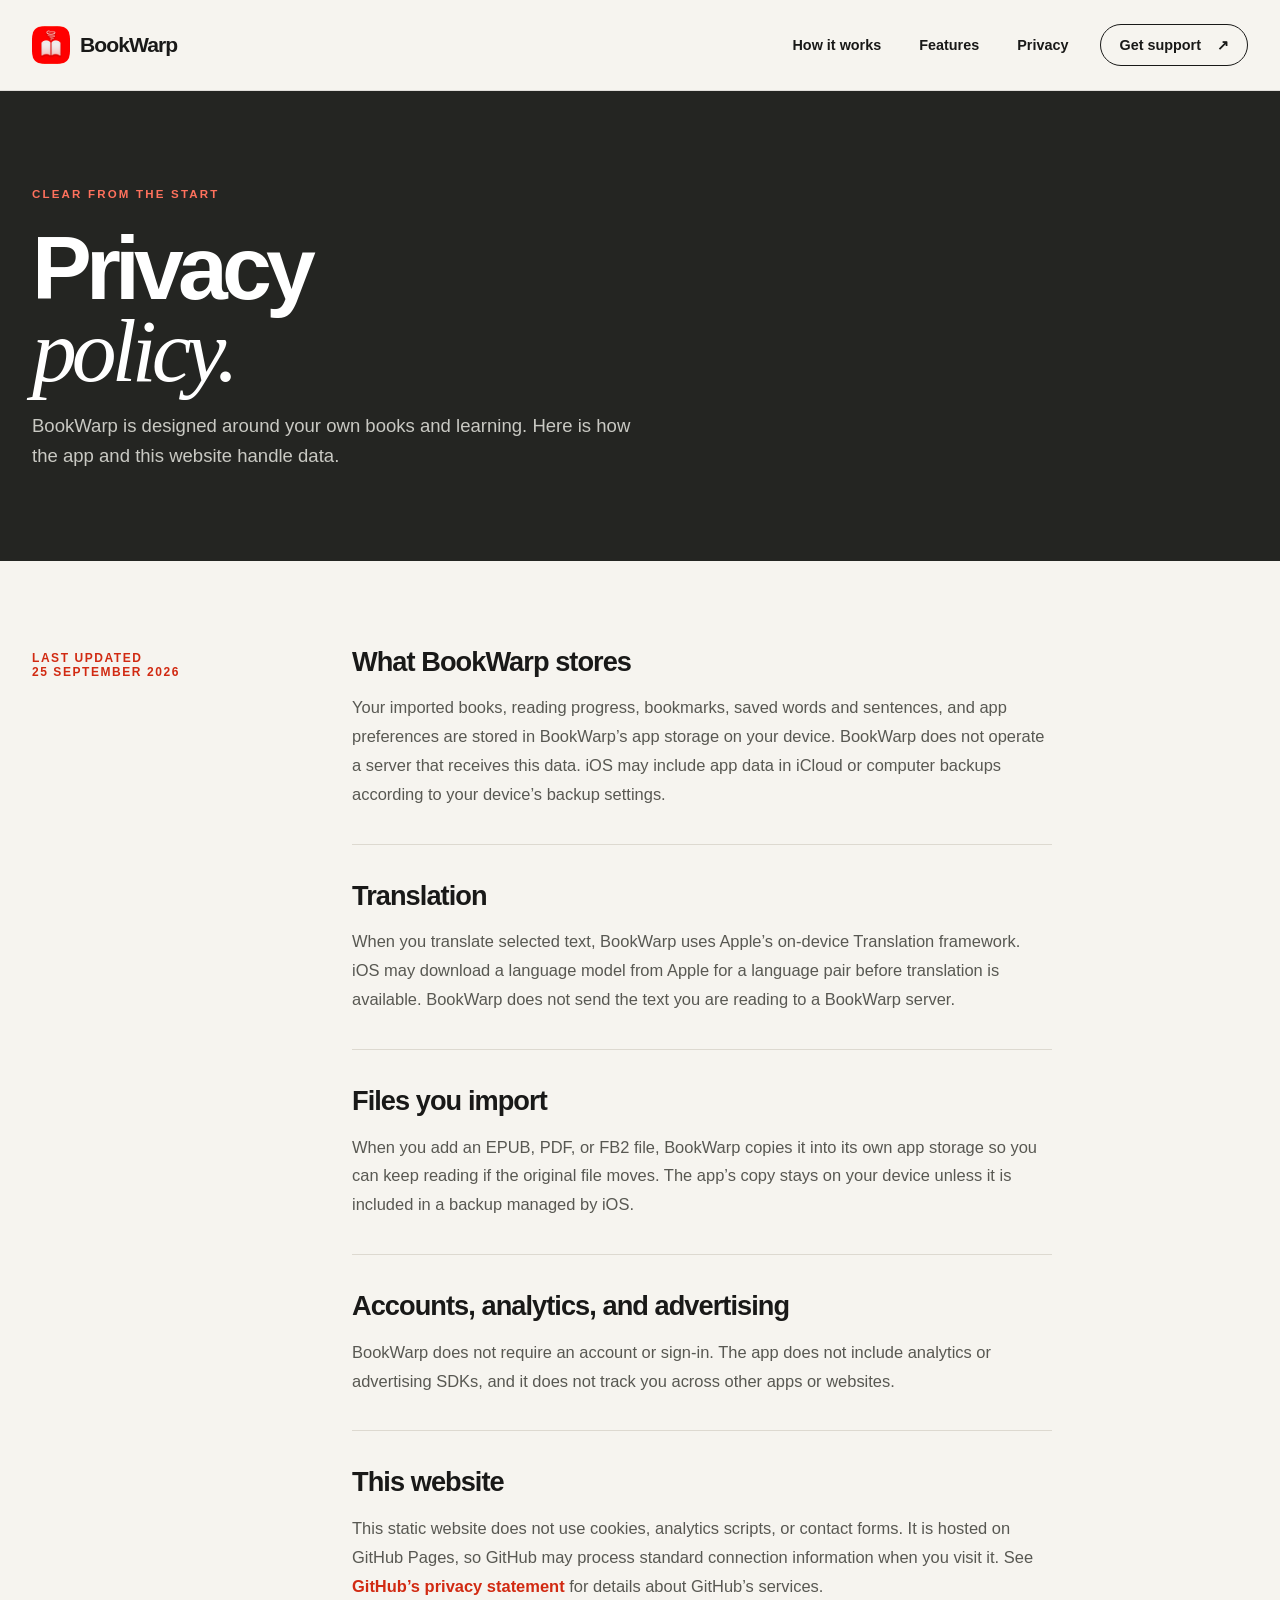
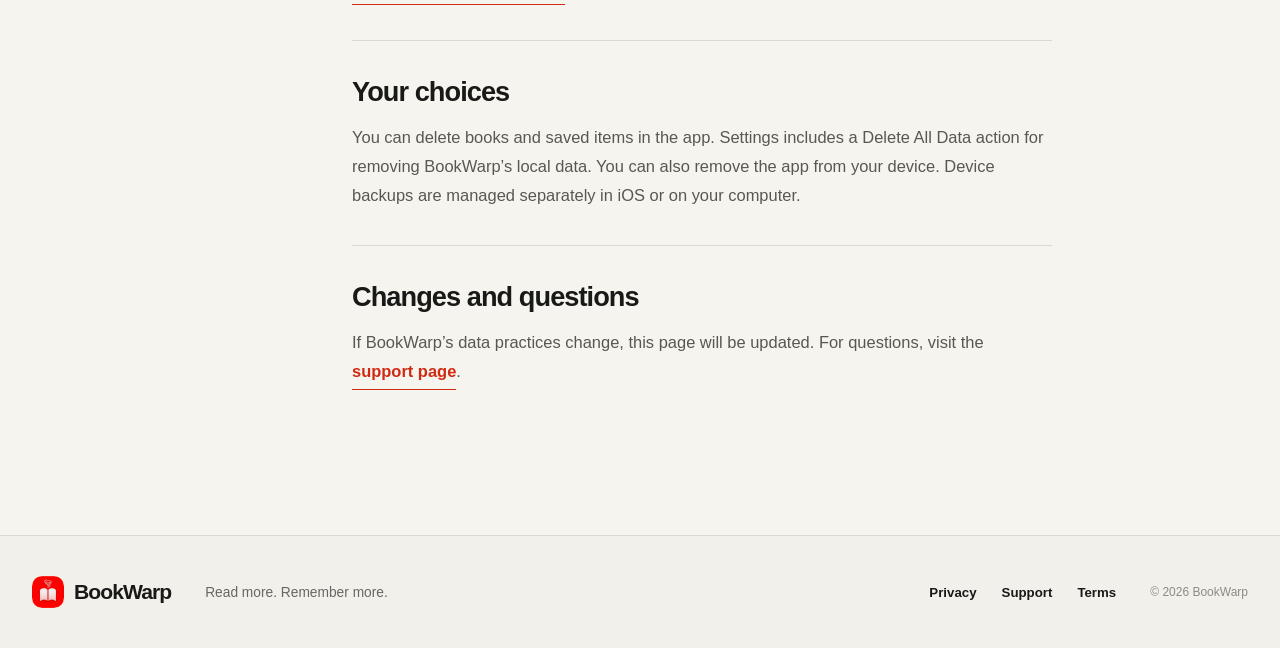
==== docs/privacy.html @ 00b3d5ed "feat: add BookWarp marketing website" ====
<!doctype html>
<html lang="en">
<head>
  <meta charset="utf-8"><meta name="viewport" content="width=device-width, initial-scale=1"><meta name="theme-color" content="#242522">
  <meta name="description" content="How BookWarp handles your books, reading progress, saved words, and translations.">
  <link rel="icon" type="image/png" href="assets/bookwarp-icon.png"><link rel="stylesheet" href="styles.css"><title>Privacy Policy — BookWarp</title>
</head>
<body>
  <a class="skip-link" href="#main">Skip to content</a>
  <header class="site-header"><div class="shell nav-wrap"><a class="brand" href="./" aria-label="BookWarp home"><img src="assets/bookwarp-icon.png" width="38" height="38" alt=""><span>BookWarp</span></a><nav aria-label="Main navigation"><a href="./#how-it-works">How it works</a><a href="./#features">Features</a><a href="privacy.html" aria-current="page">Privacy</a></nav><a class="nav-support" href="support.html">Get support <span aria-hidden="true">↗</span></a></div></header>
  <main id="main" class="legal-main">
    <div class="legal-hero"><div class="shell"><p class="eyebrow">CLEAR FROM THE START</p><h1>Privacy<br><em>policy.</em></h1><p>BookWarp is designed around your own books and learning. Here is how the app and this website handle data.</p></div></div>
    <div class="shell legal-content"><aside class="legal-aside">Last updated<br>25 September 2026</aside><article class="legal-article">
      <section><h2>What BookWarp stores</h2><p>Your imported books, reading progress, bookmarks, saved words and sentences, and app preferences are stored in BookWarp’s app storage on your device. BookWarp does not operate a server that receives this data. iOS may include app data in iCloud or computer backups according to your device’s backup settings.</p></section>
      <section><h2>Translation</h2><p>When you translate selected text, BookWarp uses Apple’s on-device Translation framework. iOS may download a language model from Apple for a language pair before translation is available. BookWarp does not send the text you are reading to a BookWarp server.</p></section>
      <section><h2>Files you import</h2><p>When you add an EPUB, PDF, or FB2 file, BookWarp copies it into its own app storage so you can keep reading if the original file moves. The app’s copy stays on your device unless it is included in a backup managed by iOS.</p></section>
      <section><h2>Accounts, analytics, and advertising</h2><p>BookWarp does not require an account or sign-in. The app does not include analytics or advertising SDKs, and it does not track you across other apps or websites.</p></section>
      <section><h2>This website</h2><p>This static website does not use cookies, analytics scripts, or contact forms. It is hosted on GitHub Pages, so GitHub may process standard connection information when you visit it. See <a class="support-link" href="https://docs.github.com/en/site-policy/privacy-policies/github-general-privacy-statement">GitHub’s privacy statement</a> for details about GitHub’s services.</p></section>
      <section><h2>Your choices</h2><p>You can delete books and saved items in the app. Settings includes a Delete All Data action for removing BookWarp’s local data. You can also remove the app from your device. Device backups are managed separately in iOS or on your computer.</p></section>
      <section><h2>Changes and questions</h2><p>If BookWarp’s data practices change, this page will be updated. For questions, visit the <a class="support-link" href="support.html">support page</a>.</p></section>
    </article></div>
  </main>
  <footer class="site-footer"><div class="shell footer-inner"><a class="brand" href="./"><img src="assets/bookwarp-icon.png" width="32" height="32" alt=""><span>BookWarp</span></a><p>Read more. Remember more.</p><nav aria-label="Footer navigation"><a href="privacy.html">Privacy</a><a href="support.html">Support</a><a href="terms.html">Terms</a></nav><small>© 2026 BookWarp</small></div></footer>
</body>
</html>
---- docs/styles.css ----
:root{--ink:#191918;--muted:#666662;--paper:#f6f4ef;--white:#fff;--line:#ddd9d0;--red:#d12a12;--red-dark:#a92310;--charcoal:#191919;--radius:24px}
*{box-sizing:border-box}
html{scroll-behavior:smooth}
body{margin:0;background:var(--paper);color:var(--ink);font-family:-apple-system,BlinkMacSystemFont,"Segoe UI",Arial,sans-serif;-webkit-font-smoothing:antialiased}
img{display:block;max-width:100%}
a{color:inherit;text-decoration:none}
button,a{-webkit-tap-highlight-color:transparent}
a:focus-visible{outline:3px solid var(--red);outline-offset:5px}
h1,h2,h3,p{margin-top:0}
h1,h2{letter-spacing:-.065em}
h1 em,h2 em{font-family:Georgia,"Times New Roman",serif;font-weight:400;letter-spacing:-.055em}
h1{font-size:clamp(4.5rem,7.8vw,8.5rem);line-height:.91;margin-bottom:34px;font-weight:760}
h2{font-size:clamp(3.2rem,5.3vw,6rem);line-height:1.02;font-weight:720;margin-bottom:0}
h3{letter-spacing:-.035em}
.shell{width:min(100% - 64px,1240px);margin-inline:auto}
.skip-link{position:absolute;left:15px;top:-80px;z-index:100;background:#fff;padding:12px}
.skip-link:focus{top:12px}
.site-header{position:relative;z-index:20;border-bottom:1px solid rgba(25,25,24,.1);background:var(--paper)}
.nav-wrap{min-height:90px;display:flex;align-items:center;justify-content:space-between;gap:32px}
.brand{display:inline-flex;align-items:center;gap:10px;font-size:1.32rem;font-weight:780;letter-spacing:-.045em;white-space:nowrap}
.brand img{border-radius:10px}
.site-header nav{display:flex;align-items:center;gap:38px;margin-left:auto}
.site-header nav a,.nav-support{font-size:.9rem;font-weight:650}
.site-header nav a:hover,.nav-support:hover,.site-footer a:hover{color:var(--red)}
.nav-support{border:1px solid var(--ink);border-radius:100px;padding:12px 18px;white-space:nowrap}
.nav-support span{margin-left:12px}
.hero{overflow:hidden;min-height:700px;background:radial-gradient(circle at 78% 44%,#fde4d5 0%,rgba(253,228,213,0) 32%),var(--paper)}
.hero-grid{display:grid;grid-template-columns:1.03fr .97fr;min-height:700px;align-items:center;gap:10px}
.hero-copy{position:relative;z-index:2;padding:75px 0}
.eyebrow{font-size:.72rem;font-weight:800;letter-spacing:.19em;line-height:1.5;text-transform:uppercase;color:var(--red);margin-bottom:25px}
.eyebrow-dot,.availability-dot{display:inline-block;width:7px;height:7px;border-radius:50%;background:var(--red);margin-right:9px;vertical-align:2px}
.hero-lead{font-size:clamp(1.1rem,1.6vw,1.35rem);line-height:1.65;max-width:555px;color:#595955;margin-bottom:30px}
.hero-actions{display:flex;align-items:center;gap:30px;flex-wrap:wrap}
.button{display:inline-flex;align-items:center;justify-content:center;gap:24px;border-radius:100px;padding:17px 25px;font-weight:740;font-size:.95rem;transition:transform .2s,background-color .2s}
.button:hover{transform:translateY(-3px)}
.button-primary{background:var(--red);color:#fff}
.button-primary:hover{background:var(--red-dark)}
.button-dark{background:var(--ink);color:#fff}
.text-link{font-size:.94rem;font-weight:750;border-bottom:1px solid currentColor;padding-bottom:5px}
.text-link span{margin-left:16px}
.text-link:hover{color:var(--red)}
.availability{font-size:.82rem;color:#7d7c78;margin:28px 0 0}
.availability-dot{background:#91a486;width:6px;height:6px;margin-right:7px}
.hero-art{position:relative;height:690px;min-width:0}
.hero-orbit{position:absolute;border:1px solid rgba(240,51,23,.17);border-radius:50%;left:45%;top:49%;transform:translate(-50%,-50%)}
.orbit-one{width:570px;height:570px}
.orbit-two{width:760px;height:760px}
.phone{position:absolute;border:8px solid #202020;border-radius:43px;overflow:hidden;background:#090909;box-shadow:0 35px 70px rgba(40,28,20,.24);line-height:0}
.phone img{width:100%;height:auto}
.phone-front{width:265px;left:18%;top:53px;transform:rotate(-8deg);z-index:2}
.phone-back{width:230px;right:8%;top:110px;transform:rotate(10deg);z-index:1}
.floating-note{position:absolute;z-index:3;right:0;bottom:94px;display:flex;align-items:center;gap:14px;padding:17px 21px;border:1px solid #e6dfd6;border-radius:18px;background:#fff;box-shadow:0 16px 45px rgba(56,42,35,.13);font-size:.83rem;color:#73716b;line-height:1.5}
.floating-note strong{font-size:.98rem;color:var(--ink)}
.note-icon{display:grid;place-items:center;width:41px;height:41px;background:#ffede8;border-radius:12px;color:var(--red);font-size:1.2rem}
.feature-strip{background:#1d1d1b;color:#fff}
.strip-grid{display:grid;grid-template-columns:repeat(3,1fr)}
.strip-grid>div{display:grid;grid-template-columns:42px 1fr;column-gap:15px;align-content:center;min-height:128px;padding:22px 34px;border-right:1px solid #3a3a37}
.strip-grid>div:first-child{padding-left:0}
.strip-grid>div:last-child{border:0}
.strip-number{grid-row:span 2;color:#ff553c;font-size:.76rem;font-weight:800;padding-top:4px}
.strip-grid strong{font-size:.95rem}
.strip-grid div>span:last-child{font-size:.82rem;color:#a8a8a3;margin-top:7px}
.section{padding:130px 0}
.section-heading{margin-bottom:70px}
.split-heading{display:flex;justify-content:space-between;gap:60px;align-items:end}
.split-heading>p{max-width:290px;margin:0 5% 8px 0;color:var(--muted);font-size:1.05rem;line-height:1.6}
.steps{display:grid;grid-template-columns:repeat(3,1fr);border-top:1px solid var(--line)}
.step{padding:36px 45px 12px 0;margin-right:45px;border-right:1px solid var(--line)}
.step:last-child{border-right:0;margin-right:0}
.step-index{font-size:.75rem;color:var(--red);font-weight:780;letter-spacing:.11em}
.step-symbol{display:grid;place-items:center;width:64px;height:64px;margin:32px 0;background:#fce5de;color:var(--red);border-radius:20px;font-size:2rem;font-weight:400}
.step h3{font-size:1.62rem;line-height:1.2;margin-bottom:13px}
.step p{font-size:.96rem;line-height:1.7;color:var(--muted);max-width:315px}
.showcase-section{background:#eae8e2;overflow:hidden}
.centered{text-align:center}
.showcase-grid{display:grid;grid-template-columns:1.08fr .92fr;gap:20px}
.showcase-card{position:relative;overflow:hidden;min-height:570px;border-radius:32px}
.showcase-copy{position:relative;z-index:2;padding:47px}
.card-kicker{font-size:.72rem;font-weight:850;letter-spacing:.16em}
.showcase-copy h3{font-size:clamp(2rem,3vw,3.4rem);line-height:1.04;margin:20px 0 16px}
.showcase-copy p{max-width:350px;line-height:1.6;font-size:1rem}
.showcase-library{background:#f9f8f5}
.showcase-library .card-kicker{color:var(--red)}
.showcase-library p{color:var(--muted)}
.showcase-phone{position:absolute;width:235px;right:45px;top:255px;border:6px solid #262626;border-radius:34px;overflow:hidden;box-shadow:0 22px 46px rgba(0,0,0,.25);line-height:0}
.showcase-phone img{width:100%;height:auto}
.showcase-library .showcase-phone{width:260px;right:30px;top:255px;border-color:#eee;box-shadow:0 20px 40px rgba(0,0,0,.14)}
.showcase-reader{background:#191919;color:#fff}
.showcase-reader .card-kicker{color:#ff644c}
.showcase-reader p{color:#b7b6b2}
.showcase-learn{grid-column:1/-1;min-height:440px;background:var(--red);color:#fff}
.showcase-learn .showcase-copy{padding:55px;width:47%}
.showcase-learn .showcase-copy p{color:#ffe1d9}
.learn-preview{position:absolute;right:7%;top:50px;width:39%;padding:30px;border-radius:24px;background:#fff;color:var(--ink);box-shadow:0 24px 45px rgba(128,29,10,.22);transform:rotate(3deg);display:flex;flex-direction:column}
.preview-label{font-size:.66rem;font-weight:850;letter-spacing:.14em;color:var(--red);display:flex;justify-content:space-between}
.preview-word{font-size:3rem;font-weight:750;letter-spacing:-.045em;margin-top:28px}
.preview-meaning{font-family:Georgia,serif;font-size:1.5rem;font-style:italic;color:#777;margin:2px 0 23px}
.preview-context{background:#f5f3ef;padding:15px;border-radius:13px;color:#777;font-size:.9rem}
.preview-bottom{display:flex;justify-content:space-between;align-items:center;border-top:1px solid #e6e3dc;margin-top:27px;padding-top:19px;color:#999;font-size:.8rem}
.preview-spark{font-size:1.5rem;color:var(--red)}
.privacy-band{padding:116px 0;background:#242522;color:#fff}
.privacy-grid{display:grid;grid-template-columns:1.1fr .9fr;gap:100px;align-items:end}
.privacy-band h2{margin:0}
.privacy-band .eyebrow{color:#ff6a55}
.privacy-band p:not(.eyebrow){max-width:440px;color:#c8c8c1;font-size:1.15rem;line-height:1.7;margin-bottom:27px}
.light-link{color:#fff}
.closing{padding:110px 0 120px;text-align:center;background:radial-gradient(circle at 50% 65%,#ffe0d2,var(--paper) 48%)}
.closing-inner{display:flex;align-items:center;flex-direction:column}
.closing img{border-radius:16px;margin-bottom:30px}
.closing .eyebrow{margin-bottom:17px}
.closing h2{margin-bottom:20px}
.closing p:not(.eyebrow){color:var(--muted);font-size:1.1rem}
.closing .button{margin-top:18px}
.site-footer{border-top:1px solid var(--line);background:#f2f0eb}
.footer-inner{display:flex;align-items:center;gap:34px;min-height:112px}
.footer-inner p{margin:0;color:var(--muted);font-size:.86rem}
.footer-inner nav{display:flex;gap:25px;margin-left:auto;font-size:.83rem;font-weight:650}
.footer-inner small{font-size:.75rem;color:#8d8b85}
.legal-main{min-height:calc(100vh - 202px)}
.legal-hero{background:#242522;color:#fff;padding:95px 0 90px}
.legal-hero .eyebrow{color:#ff715d}
.legal-hero h1{font-size:clamp(3.8rem,7vw,7rem);margin-bottom:20px}
.legal-hero p:last-child{max-width:600px;color:#c9c9c3;font-size:1.16rem;line-height:1.6;margin-bottom:0}
.legal-content{display:grid;grid-template-columns:230px minmax(0,700px);gap:90px;padding-top:85px;padding-bottom:110px}
.legal-aside{font-size:.75rem;font-weight:750;letter-spacing:.13em;color:var(--red);text-transform:uppercase;padding-top:5px}
.legal-article section{padding-bottom:35px;margin-bottom:35px;border-bottom:1px solid var(--line)}
.legal-article section:last-child{border-bottom:0;margin-bottom:0}
.legal-article h2{font-size:1.7rem;letter-spacing:-.035em;line-height:1.2;margin-bottom:15px}
.legal-article p,.legal-article li{color:#585852;line-height:1.75;font-size:1.03rem}
.legal-article p:last-child{margin-bottom:0}
.legal-article ul{padding-left:22px;margin-bottom:0}
.legal-callout{padding:24px;border-radius:18px;background:#fff;border:1px solid var(--line)}
.legal-callout strong{display:block;margin-bottom:8px}
.legal-callout a{color:var(--red);text-decoration:underline;text-underline-offset:3px}
.placeholder{display:inline-block;padding:8px 12px;border:1px dashed #eea491;border-radius:8px;background:#fff1eb;color:#a93421;font-family:ui-monospace,SFMono-Regular,Menlo,monospace;font-size:.9rem}
.faq-list details{border-bottom:1px solid var(--line);padding:20px 0}
.faq-list summary{font-weight:720;cursor:pointer;list-style:none;display:flex;justify-content:space-between;gap:15px}
.faq-list summary::-webkit-details-marker{display:none}
.faq-list summary:after{content:'+';color:var(--red);font-size:1.25rem}
.faq-list details[open] summary:after{content:'−'}
.faq-list details p{margin:16px 25px 0 0}
.support-link{display:inline-block;color:var(--red);font-weight:750;border-bottom:1px solid var(--red);padding-bottom:3px}
@media(max-width:1050px){.hero-grid{grid-template-columns:1fr 1fr}
.hero h1{font-size:clamp(4.2rem,7vw,6.2rem)}
.hero-art{height:620px}
.phone-front{left:2%}
.phone-back{right:0}
.floating-note{right:-10px}
.showcase-library .showcase-phone{right:10px}
.showcase-copy{padding:36px}
.showcase-card{min-height:530px}
.showcase-phone,.showcase-library .showcase-phone{top:300px}
.showcase-learn{min-height:420px}
.showcase-learn .showcase-copy{padding:42px}
.step{margin-right:20px;padding-right:20px}
.privacy-grid{gap:50px}
}
@media(max-width:760px){.shell{width:min(100% - 38px,560px)}
.nav-wrap{min-height:75px;gap:12px}
.brand{font-size:1.18rem}
.brand img{width:33px;height:33px}
.site-header nav{gap:17px}
.site-header nav a{font-size:.79rem}
.site-header nav a:first-child,.nav-support{display:none}
.hero{min-height:auto}
.hero-grid{display:flex;flex-direction:column;gap:0}
.hero-copy{padding:70px 0 22px;align-self:stretch}
.hero h1{font-size:clamp(4rem,11vw,6rem)}
.hero-lead{font-size:1.08rem}
.hero-art{height:495px;width:100%}
.phone-front{width:205px;left:12%;top:27px}
.phone-back{width:174px;right:9%;top:73px}
.hero-orbit{left:50%;top:45%}
.orbit-one{width:420px;height:420px}
.orbit-two{width:600px;height:600px}
.floating-note{right:0;bottom:18px;padding:11px 14px}
.strip-grid{grid-template-columns:1fr}
.strip-grid>div{min-height:76px;padding:16px 0;border-right:0;border-bottom:1px solid #3a3a37}
.strip-grid>div:last-child{border:0}
.section{padding:85px 0}
.section-heading{margin-bottom:40px}
.split-heading{display:block}
.split-heading>p{margin:25px 0 0}
.steps{grid-template-columns:1fr}
.step{margin:0;padding:25px 0;border-right:0;border-bottom:1px solid var(--line)}
.step:last-child{border:0}
.step-symbol{margin:20px 0}
.step p{max-width:none}
.showcase-grid{grid-template-columns:1fr}
.showcase-card{min-height:530px}
.showcase-phone,.showcase-library .showcase-phone{top:300px}
.showcase-learn{grid-column:auto;min-height:565px}
.showcase-learn .showcase-copy{width:auto}
.learn-preview{width:76%;right:12%;top:275px}
.privacy-band{padding:85px 0}
.privacy-grid{grid-template-columns:1fr;gap:32px}
.closing{padding:85px 0}
.footer-inner{flex-wrap:wrap;gap:17px;padding:28px 0}
.footer-inner p{width:100%;order:2}
.footer-inner nav{margin-left:auto}
.footer-inner small{width:100%;order:3}
.legal-hero{padding:70px 0}
.legal-content{grid-template-columns:1fr;gap:24px;padding-top:55px;padding-bottom:70px}
}
@media(max-width:420px){.site-header nav a:nth-child(2){display:none}
.hero h1{font-size:3.7rem}
.hero-actions{gap:21px}
.hero-art{height:430px}
.phone-front{width:183px;left:4%}
.phone-back{width:157px;right:2%}
.floating-note{bottom:5px}
.showcase-card{min-height:535px}
.showcase-library .showcase-phone{width:230px;right:0;top:320px}
.showcase-reader .showcase-phone{width:215px;right:15px;top:320px}
.learn-preview{width:86%;right:7%}
}
@media(prefers-reduced-motion:reduce){html{scroll-behavior:auto}
.button{transition:none}
}
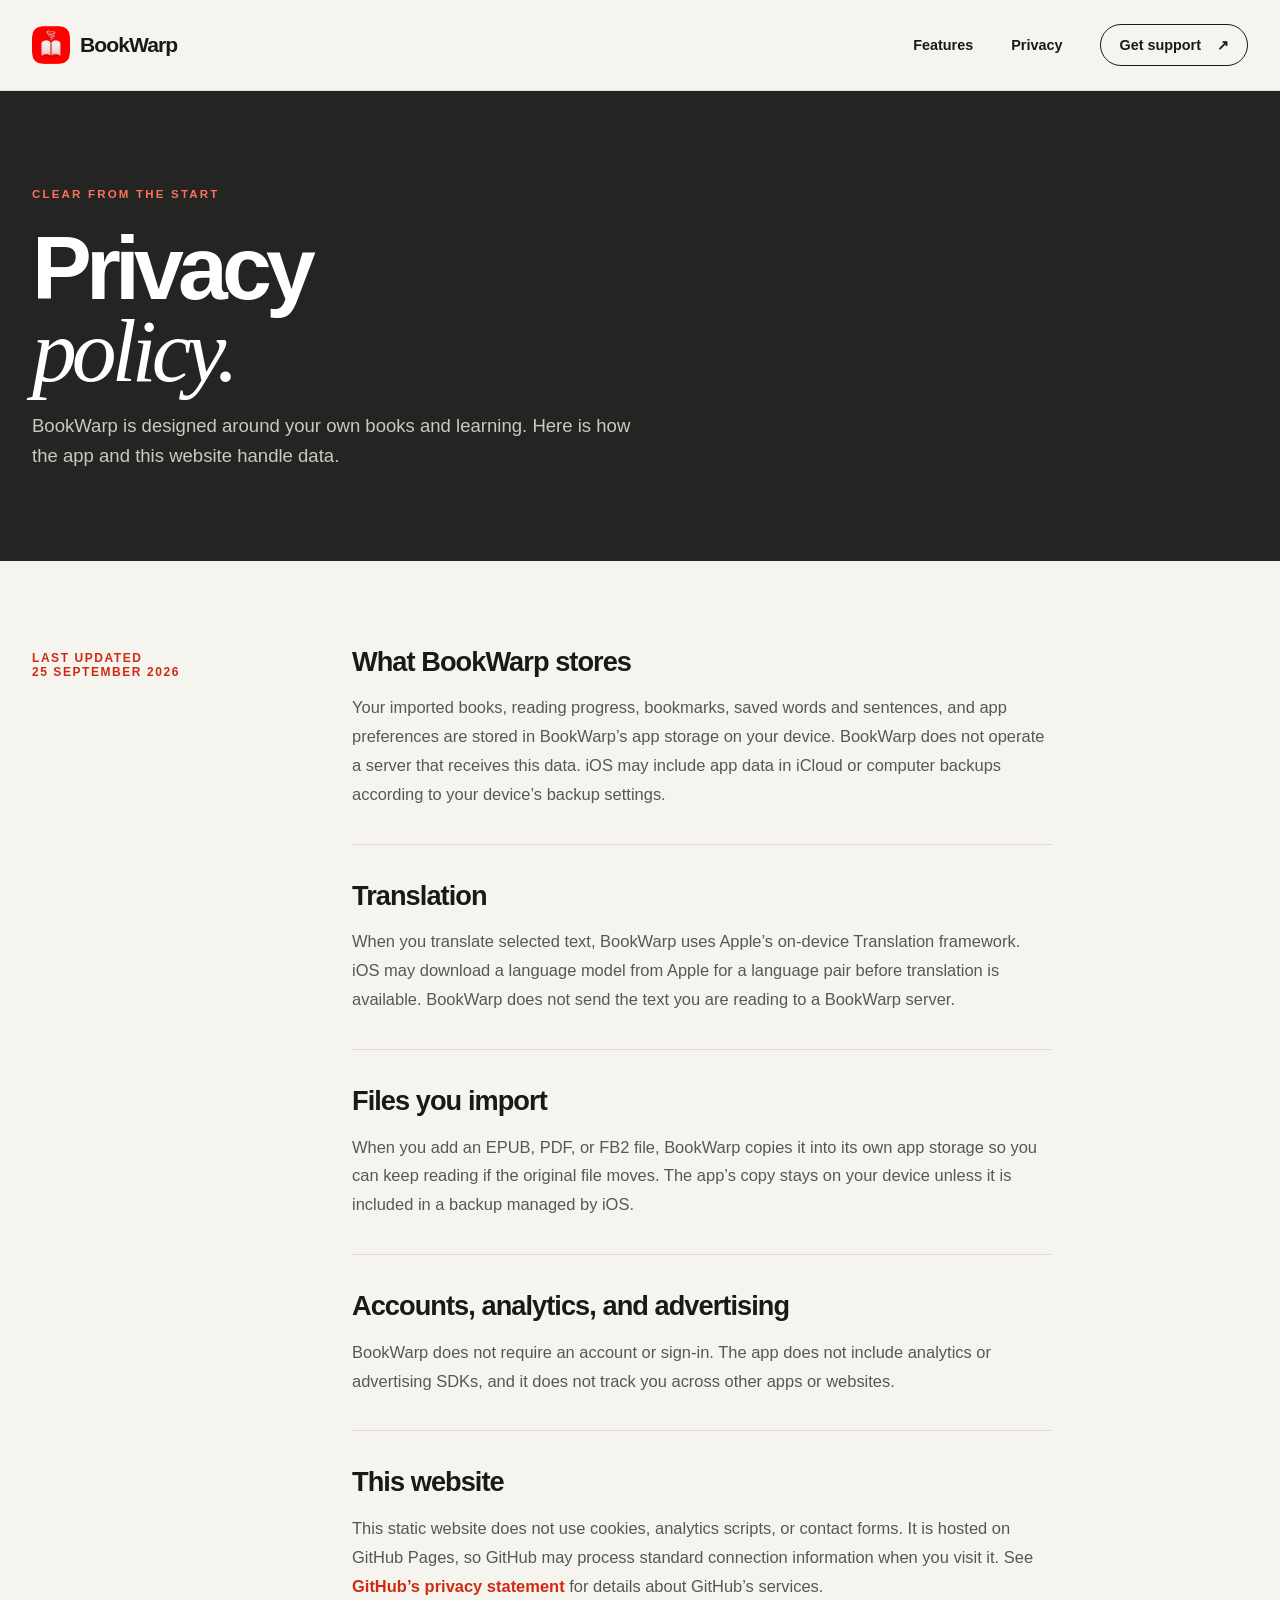
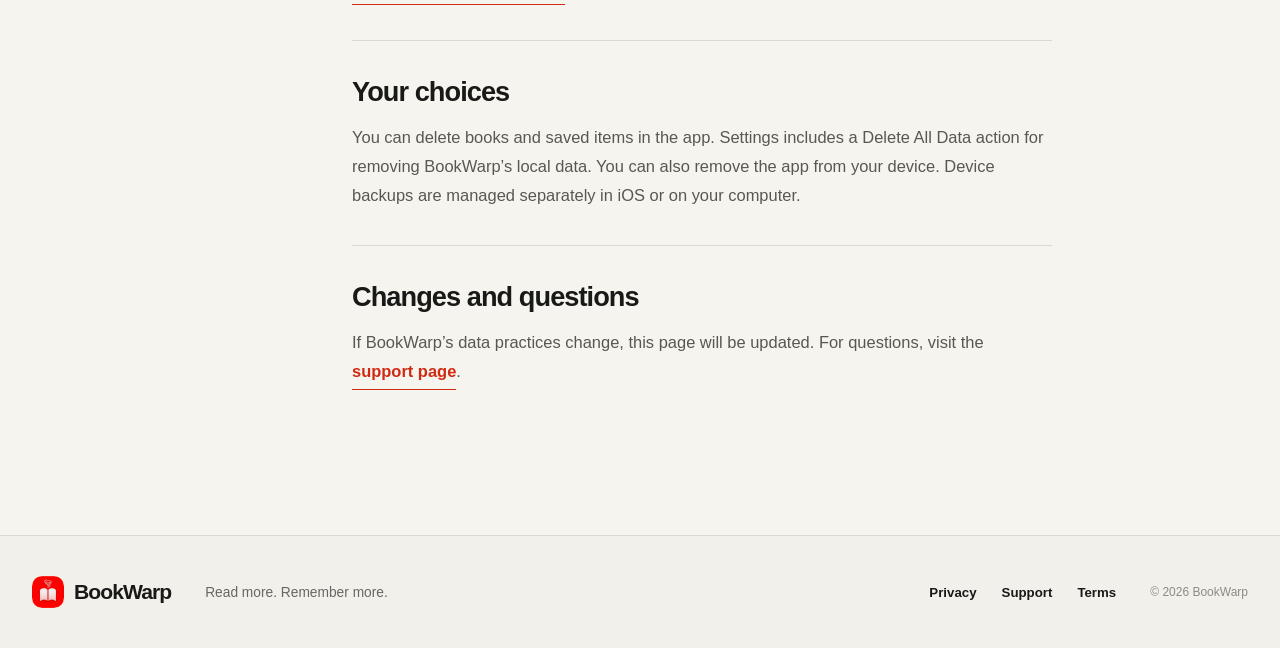
==== commit beb4e9ec: "feat(website): Updated website" ====
--- a/docs/privacy.html
+++ b/docs/privacy.html
@@ -3,11 +3,11 @@
 <head>
   <meta charset="utf-8"><meta name="viewport" content="width=device-width, initial-scale=1"><meta name="theme-color" content="#242522">
   <meta name="description" content="How BookWarp handles your books, reading progress, saved words, and translations.">
-  <link rel="icon" type="image/png" href="assets/bookwarp-icon.png"><link rel="stylesheet" href="styles.css"><title>Privacy Policy — BookWarp</title>
+  <link rel="icon" type="image/png" href="assets/bookwarp-icon.png"><link rel="stylesheet" href="styles.css"><script src="nav.js" defer></script><title>Privacy Policy — BookWarp</title>
 </head>
 <body>
   <a class="skip-link" href="#main">Skip to content</a>
-  <header class="site-header"><div class="shell nav-wrap"><a class="brand" href="./" aria-label="BookWarp home"><img src="assets/bookwarp-icon.png" width="38" height="38" alt=""><span>BookWarp</span></a><nav aria-label="Main navigation"><a href="./#how-it-works">How it works</a><a href="./#features">Features</a><a href="privacy.html" aria-current="page">Privacy</a></nav><a class="nav-support" href="support.html">Get support <span aria-hidden="true">↗</span></a></div></header>
+  <header class="site-header"><div class="shell nav-wrap"><a class="brand" href="./" aria-label="BookWarp home"><img src="assets/bookwarp-icon.png" width="38" height="38" alt=""><span>BookWarp</span></a><nav class="site-nav" aria-label="Main navigation"><button class="nav-toggle" type="button" aria-expanded="false" aria-controls="nav-links" aria-label="Open menu"><span></span><span></span><span></span></button><div class="nav-links" id="nav-links"><a href="./#features">Features</a><a href="privacy.html" aria-current="page">Privacy</a><a class="nav-support" href="support.html">Get support <span aria-hidden="true">↗</span></a></div></nav></div></header>
   <main id="main" class="legal-main">
     <div class="legal-hero"><div class="shell"><p class="eyebrow">CLEAR FROM THE START</p><h1>Privacy<br><em>policy.</em></h1><p>BookWarp is designed around your own books and learning. Here is how the app and this website handle data.</p></div></div>
     <div class="shell legal-content"><aside class="legal-aside">Last updated<br>25 September 2026</aside><article class="legal-article">
--- a/docs/styles.css
+++ b/docs/styles.css
@@ -5,7 +5,7 @@
 img{display:block;max-width:100%}
 a{color:inherit;text-decoration:none}
 button,a{-webkit-tap-highlight-color:transparent}
-a:focus-visible{outline:3px solid var(--red);outline-offset:5px}
+a:focus-visible,button:focus-visible{outline:3px solid var(--red);outline-offset:5px}
 h1,h2,h3,p{margin-top:0}
 h1,h2{letter-spacing:-.065em}
 h1 em,h2 em{font-family:Georgia,"Times New Roman",serif;font-weight:400;letter-spacing:-.055em}
@@ -16,14 +16,23 @@
 .skip-link{position:absolute;left:15px;top:-80px;z-index:100;background:#fff;padding:12px}
 .skip-link:focus{top:12px}
 .site-header{position:relative;z-index:20;border-bottom:1px solid rgba(25,25,24,.1);background:var(--paper)}
-.nav-wrap{min-height:90px;display:flex;align-items:center;justify-content:space-between;gap:32px}
+.nav-wrap{position:relative;min-height:90px;display:flex;align-items:center;justify-content:space-between;gap:32px}
 .brand{display:inline-flex;align-items:center;gap:10px;font-size:1.32rem;font-weight:780;letter-spacing:-.045em;white-space:nowrap}
 .brand img{border-radius:10px}
-.site-header nav{display:flex;align-items:center;gap:38px;margin-left:auto}
-.site-header nav a,.nav-support{font-size:.9rem;font-weight:650}
-.site-header nav a:hover,.nav-support:hover,.site-footer a:hover{color:var(--red)}
+.site-nav{margin-left:auto}
+.nav-links{display:flex;align-items:center;gap:38px}
+.nav-links a{font-size:.9rem;font-weight:650;white-space:nowrap}
+.nav-links a:hover,.site-footer a:hover{color:var(--red)}
 .nav-support{border:1px solid var(--ink);border-radius:100px;padding:12px 18px;white-space:nowrap}
 .nav-support span{margin-left:12px}
+.nav-toggle{display:none;width:44px;height:44px;padding:11px;border:1px solid var(--ink);border-radius:12px;background:transparent;cursor:pointer;flex-direction:column;align-items:center;justify-content:center;gap:5px}
+.nav-toggle span{display:block;width:20px;height:2px;border-radius:2px;background:var(--ink)}
+.site-header.is-collapsed .nav-toggle{display:flex}
+.site-header.is-collapsed .nav-links{position:absolute;top:calc(100% + 8px);right:0;z-index:30;flex-direction:column;align-items:stretch;gap:0;width:220px;padding:8px;background:var(--paper);border:1px solid var(--line);border-radius:16px;box-shadow:0 18px 40px rgba(25,25,24,.16);visibility:hidden;pointer-events:none}
+.site-header.is-collapsed .site-nav.is-open .nav-links{visibility:visible;pointer-events:auto}
+.site-header.is-collapsed .nav-links a{display:block;padding:13px 14px}
+.site-header.is-collapsed .nav-links .nav-support{border:0;border-radius:10px;background:#eae6dd}
+.site-header.is-collapsed .nav-links .nav-support span{float:right}
 .hero{overflow:hidden;min-height:700px;background:radial-gradient(circle at 78% 44%,#fde4d5 0%,rgba(253,228,213,0) 32%),var(--paper)}
 .hero-grid{display:grid;grid-template-columns:1.03fr .97fr;min-height:700px;align-items:center;gap:10px}
 .hero-copy{position:relative;z-index:2;padding:75px 0}
@@ -159,9 +168,6 @@
 .nav-wrap{min-height:75px;gap:12px}
 .brand{font-size:1.18rem}
 .brand img{width:33px;height:33px}
-.site-header nav{gap:17px}
-.site-header nav a{font-size:.79rem}
-.site-header nav a:first-child,.nav-support{display:none}
 .hero{min-height:auto}
 .hero-grid{display:flex;flex-direction:column;gap:0}
 .hero-copy{padding:70px 0 22px;align-self:stretch}
@@ -202,7 +208,7 @@
 .legal-hero{padding:70px 0}
 .legal-content{grid-template-columns:1fr;gap:24px;padding-top:55px;padding-bottom:70px}
 }
-@media(max-width:420px){.site-header nav a:nth-child(2){display:none}
+@media(max-width:420px){
 .hero h1{font-size:3.7rem}
 .hero-actions{gap:21px}
 .hero-art{height:430px}
